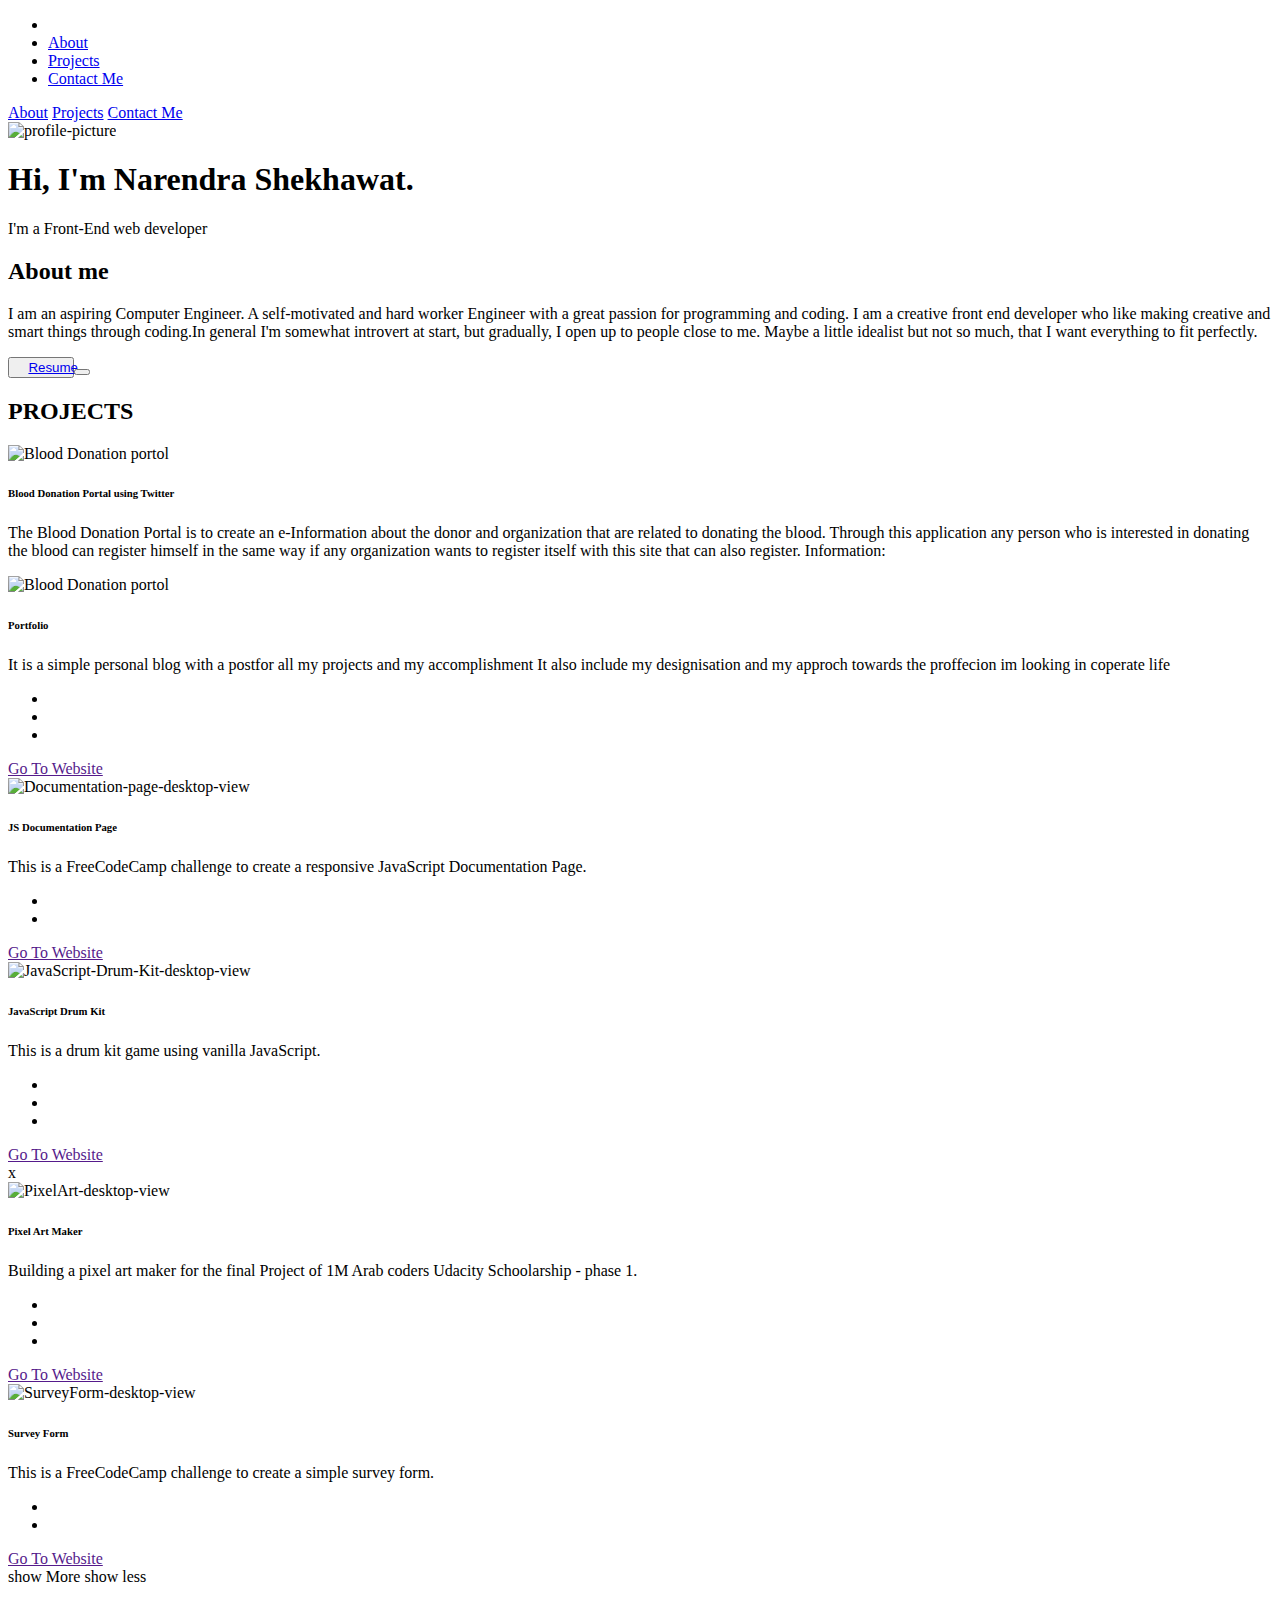
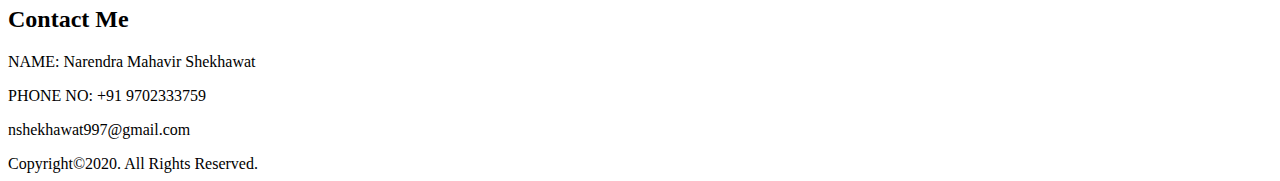
==== main.html @ 547a4849 "Create main.html" ====
<!DOCTYPE html>

<html lang="en">

	<head>

  		<meta charset="UTF-8">
  		<meta name="viewport" content="width=device-width, initial-scale=1.0"> <!-- displays site properly based on user's device -->

		<title>Narendra Shekhawat | Front End Developer</title>

		<!-- fonticons -->
		<link rel="stylesheet" href="https://use.fontawesome.com/releases/v5.8.1/css/all.css" integrity="sha384-50oBUHEmvpQ+1lW4y57PTFmhCaXp0ML5d60M1M7uH2+nqUivzIebhndOJK28anvf" crossorigin="anonymous">
		<!-- fonticons -->
		<!-- google fonts -->

		<link href="https://fonts.googleapis.com/css?family=Lato&display=swap" rel="stylesheet">
		<link href="https://fonts.googleapis.com/css?family=Gugi&display=swap" rel="stylesheet">

		<!-- google fonts -->


		<!-- stylesheet -->
		<link href="css\stylesheet.css" rel="stylesheet">
		<!-- stylesheet -->

	</head>

	<body>

		<header>

			<div class="nav-icon"><i class="fas fa-bars"></i></div>

			<div class="mobile-navbar">



				<ul class="menu closed">
				<li><a href="#" class="close"><i class="fas fa-times"></i></a></li>
				<li><a href="#">About</a></li>
				<!-- <li><a href="#Resume">Resume</a></li> -->
				<li><a href="#projects">Projects</a></li>
				<li><a href="#contact-me">Contact Me</a></li>



			</ul>

			</div>
			<nav id="navbar" class="nav">

				<a href="#">About</a>
				<!-- <a href="#Resume">Resume</a> -->
				<a href="#projects">Projects</a>
				<a href="#contact-me">Contact Me</a>

			</nav>
		</header>

		<div class="container">

			<section class="welcome-sec" id="welcome-section">

				<div class="welcome-part">

					<div class="photo-div"><img src="images\DSC_1570 copy-01.jpeg" alt="profile-picture" class="photo"/></div>
					<h1>Hi, I'm <span>Narendra Shekhawat.</span></h1>
					<p>I'm a Front-End web developer</p>

				</div>

				<div class="about not-visible" id="about-me">

					<h2>About me</h2>
					<p> I am an aspiring Computer Engineer. A self-motivated and hard worker Engineer with a great passion for programming and coding. I am a creative front end developer who like making creative and smart things through coding.In general I'm somewhat introvert at start, but gradually, I open up to people close to me. Maybe a little idealist but not so much, that I want everything to fit perfectly. </p>
					<button type="button"><a href=" https://docs.google.com/document/d/1_Th73WQvx0GVBW2YQ7Dieq0bmy6zxBRfHc3utF2xRzQ/edit?usp=sharing" class="btn btn-light" style="margin:25%;" target="_new">Resume</a><button>
					<!-- <a> href=" https://docs.google.com/document/d/1_Th73WQvx0GVBW2YQ7Dieq0bmy6zxBRfHc3utF2xRzQ/edit?usp=sharing" class="btn btn-light" style="margin:5%;" target="_new">Resume</a>
 -->
				<!-- <div class="social">

						<a class="profile-link" href="https://github.com/naren05S" target="_blank"><i class="fab fa-github"></i></a>
						<a class="profile-link" href="https://codepen.io/nohazZz" target="_blank"><i class="fab fa-codepen"></i></a>
						<a class="profile-link" href="https://twitter.com/xXxnohaxX" target="_blank"><i class="fab fa-twitter"></i></a>
						<a class="profile-link" href="https://www.linkedin.com/in/noha-m-bahaa-el-din-5408a5112/" target="_blank"><i class="fab fa-linkedin"></i></a>

					</div> -->

				</div>
				<div class="contain">
					<div class="circle left colored"></div>
					<div class="circle right"></div>
				</div>

			</section>


		<section id="projects" class="projects-sec">

				<div  class="sec-title"><h2>PROJECTS</h2></div>

				<div class="project-container">

				<div class="proj-contain project-1">
					<img class="proj-screenshot" src="images\blood-donation.jpg" alt="Blood Donation portol"/>

					<div class="project-title">
						<h6>Blood Donation Portal using Twitter</h6>
						<p>The Blood Donation Portal is to create an e-Information about the donor and organization that are
related to donating the blood. Through this application any person who is interested in donating the
blood can register himself in the same way if any organization wants to register itself with this site that
can also register. 
Information: &nbsp; <a href=https://drive.google.com/file/d/1qN5G8lIIjYIV_9JXmgRD4LAyGPbNkFdk/view?usp=sharing"target="_new" class="icon fa-link"><span class="label"></span></a></p>

						<!-- <div class="links">
						<ul>
							<li><i class="fab fa-css3-alt"></i></li>
							<li><i class="fab fa-html5"></i></li>
							<li><i class="fab fa-js-square"></i></li>
							<li><i class="fab fa-sass"></i></li>

						</ul>
						
						</div> -->
					</div>
				</div>

				<div class="proj-contain project-2">
					<img class="proj-screenshot" src="images\blood-donation.jpg" alt="Blood Donation portol"/>
					<div class="project-title">
						<h6>Portfolio</h6>
						<p>It is a simple personal blog with a postfor all my projects and my accomplishment It also include my designisation and my approch towards the proffecion im looking in coperate life</p>
						<div class="links">
							<ul>
								<li><i class=""></i></li>
								<li><i class=""></i></li>
								<li><i class=""></i></li>


							</ul>
 
						<a class="website-link" href="" target="_blank">Go To Website</a>
					</div>
				</div>
					</div>

				<div class="proj-contain project-3">
					<img class="proj-screenshot" src="images/Documentation-page-desktop-view.png" alt="Documentation-page-desktop-view"/>

					<div class="project-title">
						<h6>JS Documentation Page</h6>
						<p>This is a FreeCodeCamp challenge to create a responsive JavaScript Documentation Page.</p>
					<div class="links">
						<ul>
							<li><i class="fab fa-css3-alt"></i></li>
							<li><i class="fab fa-html5"></i></li>


						</ul>

						<a class="website-link" href="" target="_blank">Go To Website</a>

						</div>
					</div>
				</div>

				<div class="proj-contain project-4">
					<img class="proj-screenshot" src="images/JavaScript-Drum-Kit-desktop-view.png" alt="JavaScript-Drum-Kit-desktop-view"/>

					<div class="project-title">
						<h6>JavaScript Drum Kit</h6>
						<p>This is a drum kit game using vanilla JavaScript.</p>
					<div class="links">
						<ul>
							<li><i class="fab fa-css3-alt"></i></li>
							<li><i class="fab fa-html5"></i></li>
							<li><i class="fab fa-js-square"></i></li>

						</ul>

						<a class="website-link" href="" target="_blank">Go To Website</a>
						</div>x
					</div>
				</div>

				<div class="proj-contain project-5">
					<img class="proj-screenshot" src="images/PixelArt-desktop-view.png" alt="PixelArt-desktop-view"/>

					<div class="project-title">
						<h6>Pixel Art Maker</h6>
						<p>Building a pixel art maker for the final Project of 1M Arab coders Udacity Schoolarship - phase 1.</p>
					<div class="links">
						<ul>
							<li><i class="fab fa-css3-alt"></i></li>

							<li><i class="fab fa-html5"></i></li>

							<li><i class="fab fa-js-square"></i></li>


						</ul>

						<a class="website-link" href="" target="_blank">Go To Website</a>
					</div>
					</div>
				</div>

				<div class="proj-contain project-6">
					<img class="proj-screenshot" src="images/SurveyForm-desktop-view.png" alt="SurveyForm-desktop-view"/>

					<div class="project-title">
						<h6>Survey Form</h6>
						<p>This is a FreeCodeCamp challenge to create a simple survey form.</p>
					<div class="links">
						<ul>
							<li><i class="fab fa-css3-alt"></i></li>
							<li><i class="fab fa-html5"></i></li>

						</ul>

						<a class="website-link" href="" target="_blank">Go To Website</a>

						</div>

						</div>
				</div>

					</div>
				<a class="more show-link">show More<i class="fas fa-chevron-circle-down"></i></a>
				<a class="less show-link toggle">show less<i class="fas fa-chevron-circle-up"></i></a>

		</section>

	</div>
			





	



	<section id="contact-me" class="contact">
		<div class="contact-div">

			<h2>Contact Me</h2>

			<p>	NAME: Narendra  Mahavir Shekhawat </p>
			<p class="phone">PHONE NO:  +91 9702333759

			<p class="email">nshekhawat997@gmail.com</p>

			
		</div>

			<div class="social">

				<a class="profile-link" href="https://github.com/naren05S" target="_blank"><i class="fab fa-github"></i></a>
				<!-- <a class="profile-link" href="https://codepen.io/nohazZz" target="_blank"><i class="fab fa-codepen"></i></a> -->
				<a class="profile-link" href="https://twitter.com/Naren05S" target="_blank"><i class="fab fa-twitter"></i></a>
				<a class="profile-link" href="https://www.linkedin.com/in/narendra-shekhawat-0b346a143/" target="_blank"><i class="fab fa-linkedin"></i></a>

			</div>
		</section>

		<footer id="footer">Copyright&copy;2020. All Rights Reserved.</footer>
<!--		Jquery-->
		<script
  src="https://code.jquery.com/jquery-3.4.1.min.js"
  integrity="sha256-CSXorXvZcTkaix6Yvo6HppcZGetbYMGWSFlBw8HfCJo="
  crossorigin="anonymous"></script>
	<!--		Jquery-->
		<!--js script		-->
		<script src="JavaScript\script.js"></script>
		<!--js script		-->
	</body>

</html>
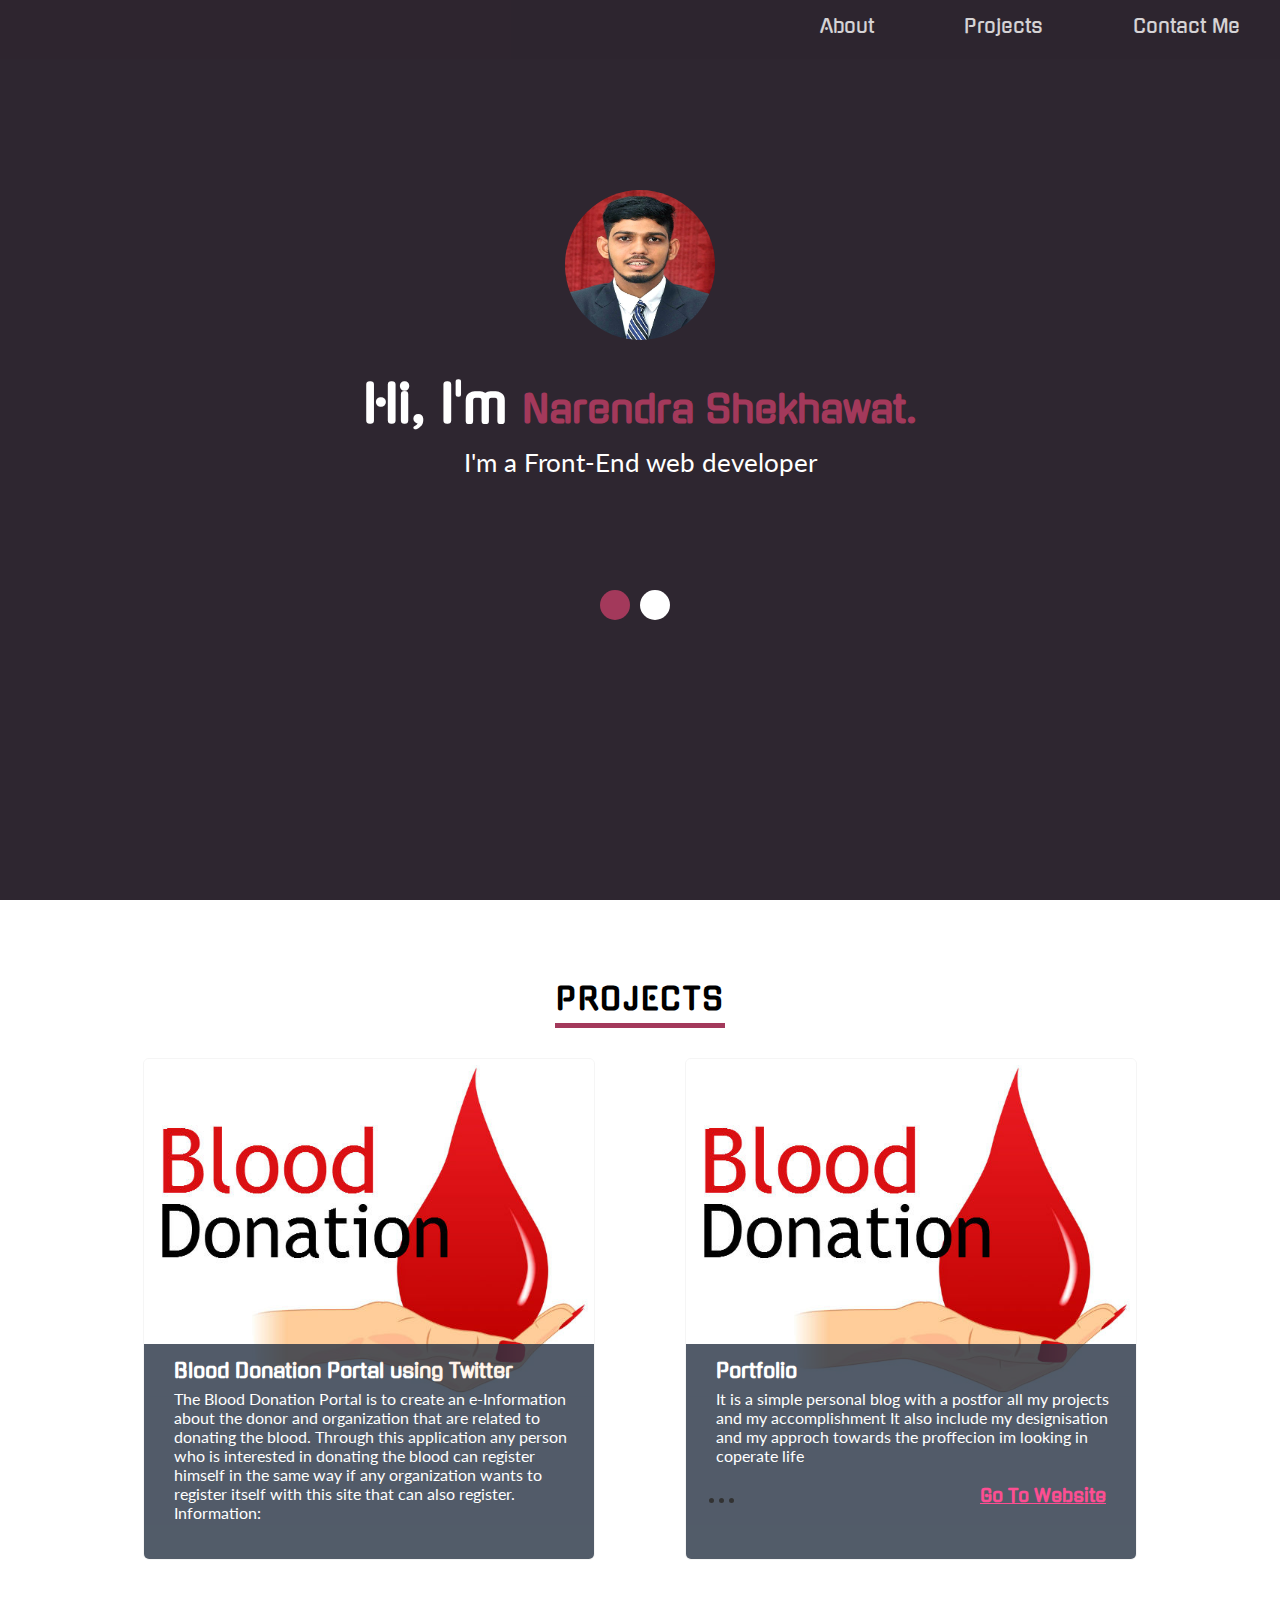
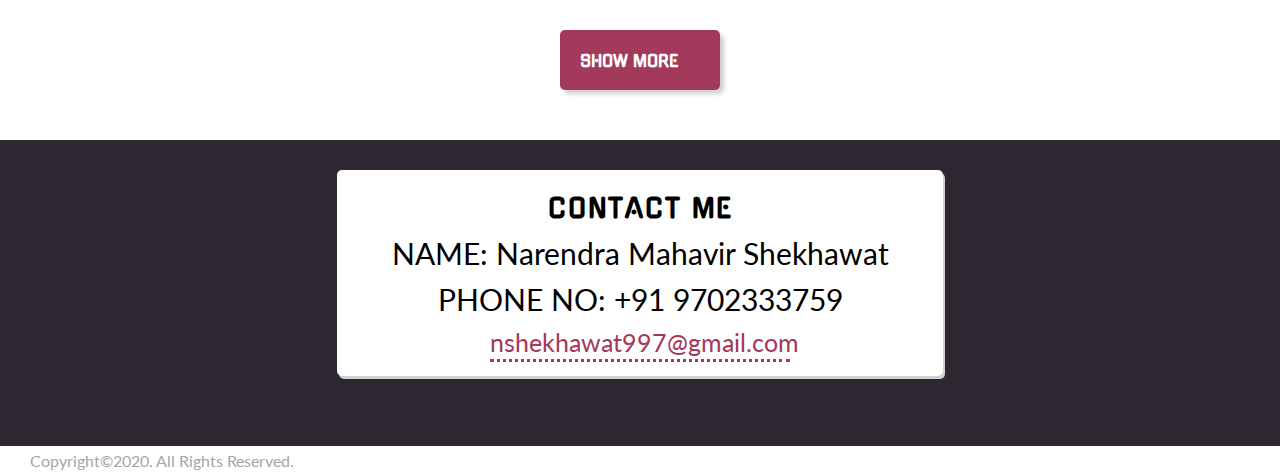
==== commit f3ad52e7: "Update main.html" ====
--- a/main.html
+++ b/main.html
@@ -80,9 +80,9 @@
 				<!-- <div class="social">
 
 						<a class="profile-link" href="https://github.com/naren05S" target="_blank"><i class="fab fa-github"></i></a>
-						<a class="profile-link" href="https://codepen.io/nohazZz" target="_blank"><i class="fab fa-codepen"></i></a>
-						<a class="profile-link" href="https://twitter.com/xXxnohaxX" target="_blank"><i class="fab fa-twitter"></i></a>
-						<a class="profile-link" href="https://www.linkedin.com/in/noha-m-bahaa-el-din-5408a5112/" target="_blank"><i class="fab fa-linkedin"></i></a>
+						<a class="profile-link" href="https://codepen.io/" target="_blank"><i class="fab fa-codepen"></i></a>
+						<a class="profile-link" href="https://twitter.com/" target="_blank"><i class="fab fa-twitter"></i></a>
+						<a class="profile-link" href="https://www.linkedin.com/in/" target="_blank"><i class="fab fa-linkedin"></i></a>
 
 					</div> -->
 
@@ -273,7 +273,7 @@
   crossorigin="anonymous"></script>
 	<!--		Jquery-->
 		<!--js script		-->
-		<script src="JavaScript\script.js"></script>
+		<script src="Javascript\script.js"></script>
 		<!--js script		-->
 	</body>
 
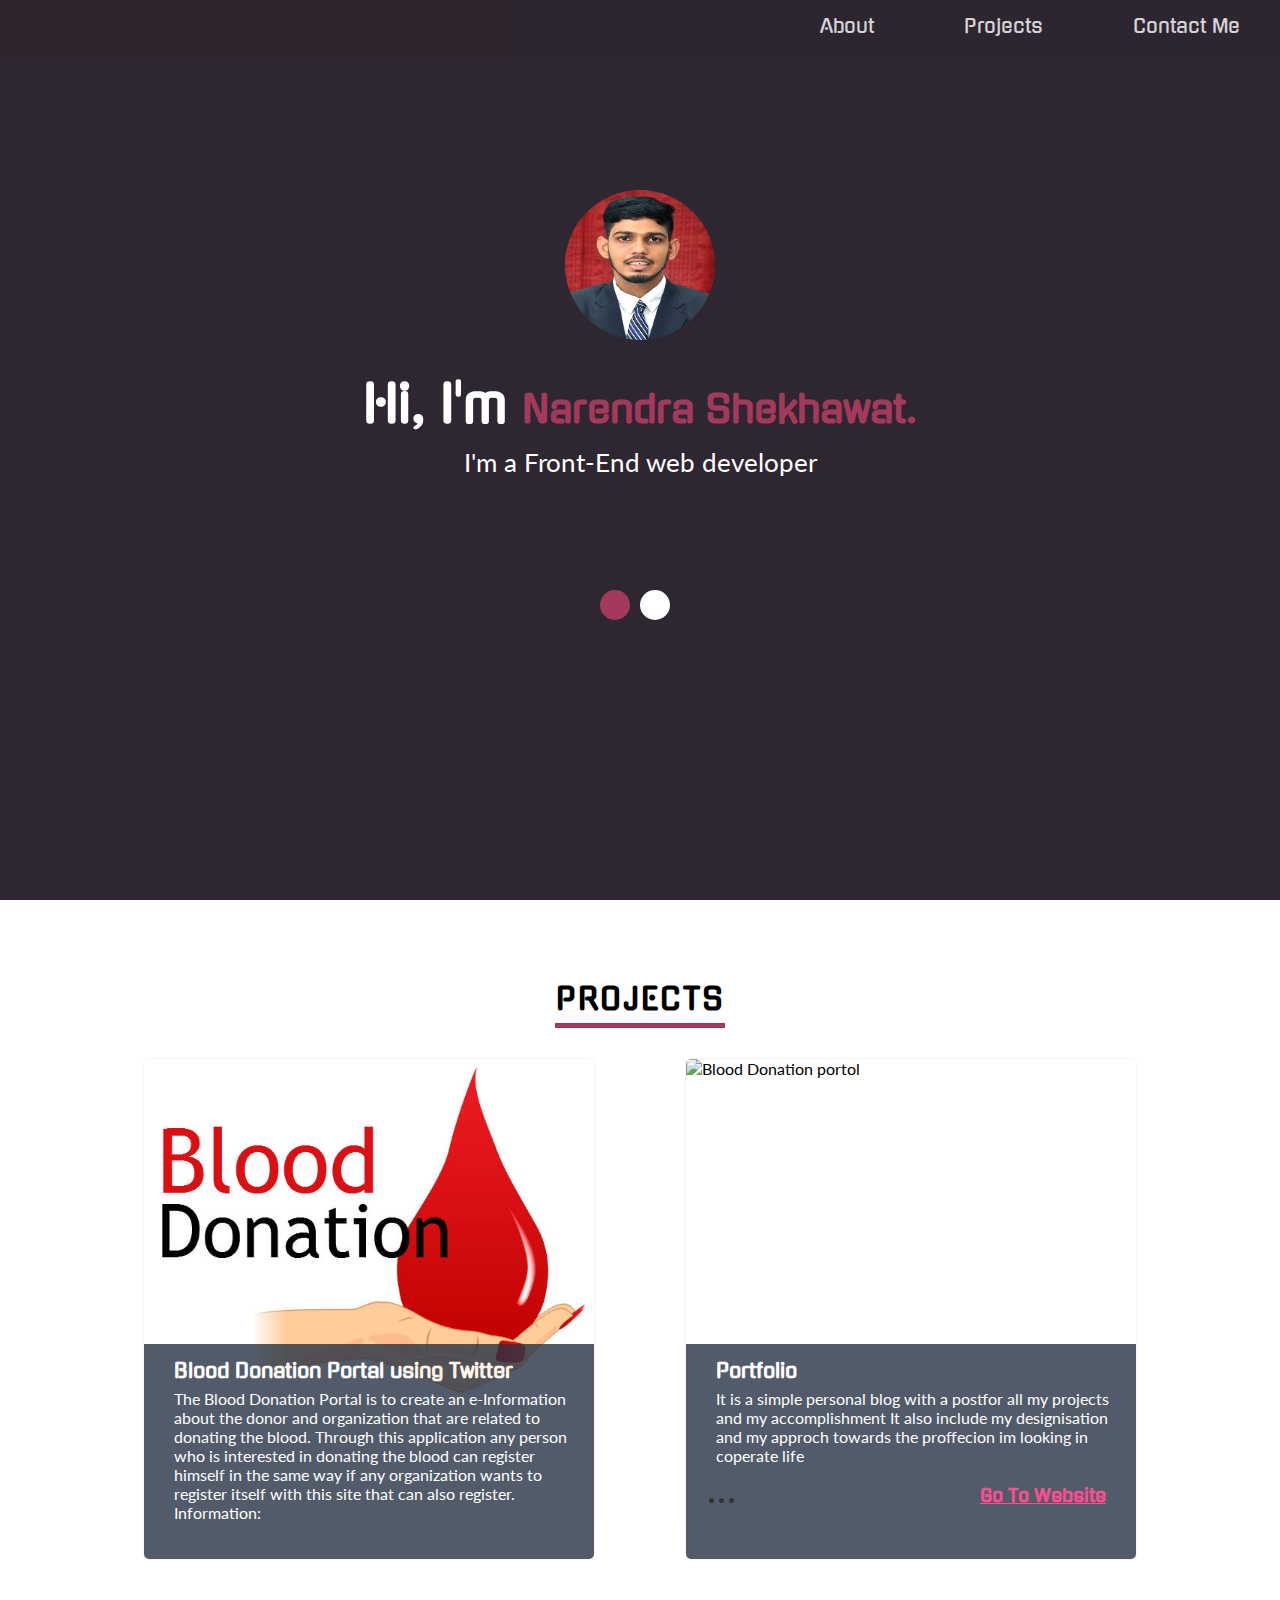
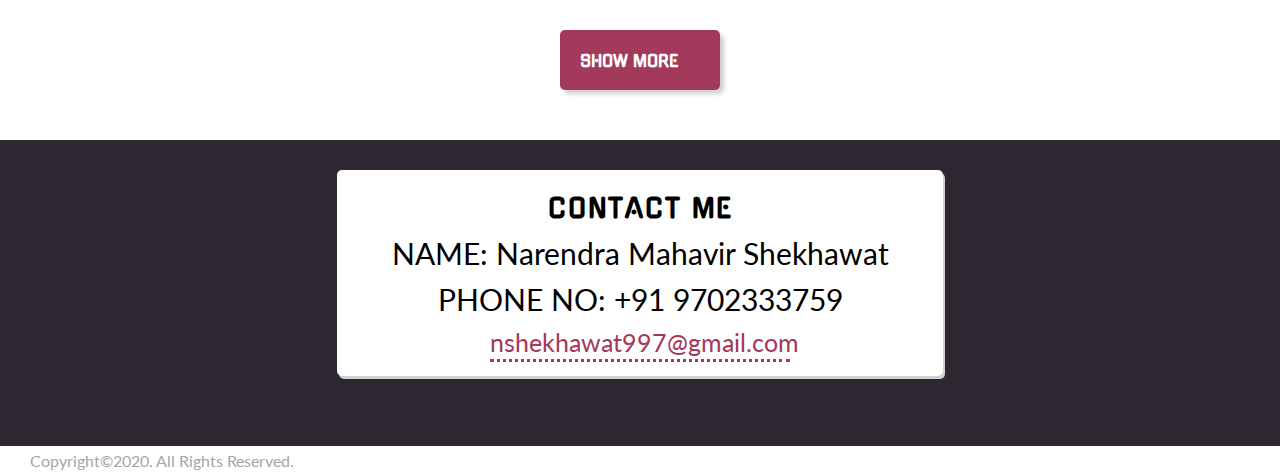
==== commit 22b70dab: "Update main.html" ====
--- a/main.html
+++ b/main.html
@@ -74,7 +74,7 @@
 
 					<h2>About me</h2>
 					<p> I am an aspiring Computer Engineer. A self-motivated and hard worker Engineer with a great passion for programming and coding. I am a creative front end developer who like making creative and smart things through coding.In general I'm somewhat introvert at start, but gradually, I open up to people close to me. Maybe a little idealist but not so much, that I want everything to fit perfectly. </p>
-					<button type="button"><a href=" https://docs.google.com/document/d/1_Th73WQvx0GVBW2YQ7Dieq0bmy6zxBRfHc3utF2xRzQ/edit?usp=sharing" class="btn btn-light" style="margin:25%;" target="_new">Resume</a><button>
+					<button type="button"><a href=" https://drive.google.com/file/d/0Bw9niMAyunVMcl9wU1RLbV9TZWVTcThvLXI3eFQtUnAyYVNZ/view?usp=sharing" class="btn btn-light" style="margin:25%;" target="_new">Resume</a><button>
 					<!-- <a> href=" https://docs.google.com/document/d/1_Th73WQvx0GVBW2YQ7Dieq0bmy6zxBRfHc3utF2xRzQ/edit?usp=sharing" class="btn btn-light" style="margin:5%;" target="_new">Resume</a>
  -->
 				<!-- <div class="social">
@@ -126,7 +126,7 @@
 				</div>
 
 				<div class="proj-contain project-2">
-					<img class="proj-screenshot" src="images\blood-donation.jpg" alt="Blood Donation portol"/>
+					<img class="proj-screenshot" src="images\pf.jpg" alt="Blood Donation portol"/>
 					<div class="project-title">
 						<h6>Portfolio</h6>
 						<p>It is a simple personal blog with a postfor all my projects and my accomplishment It also include my designisation and my approch towards the proffecion im looking in coperate life</p>
